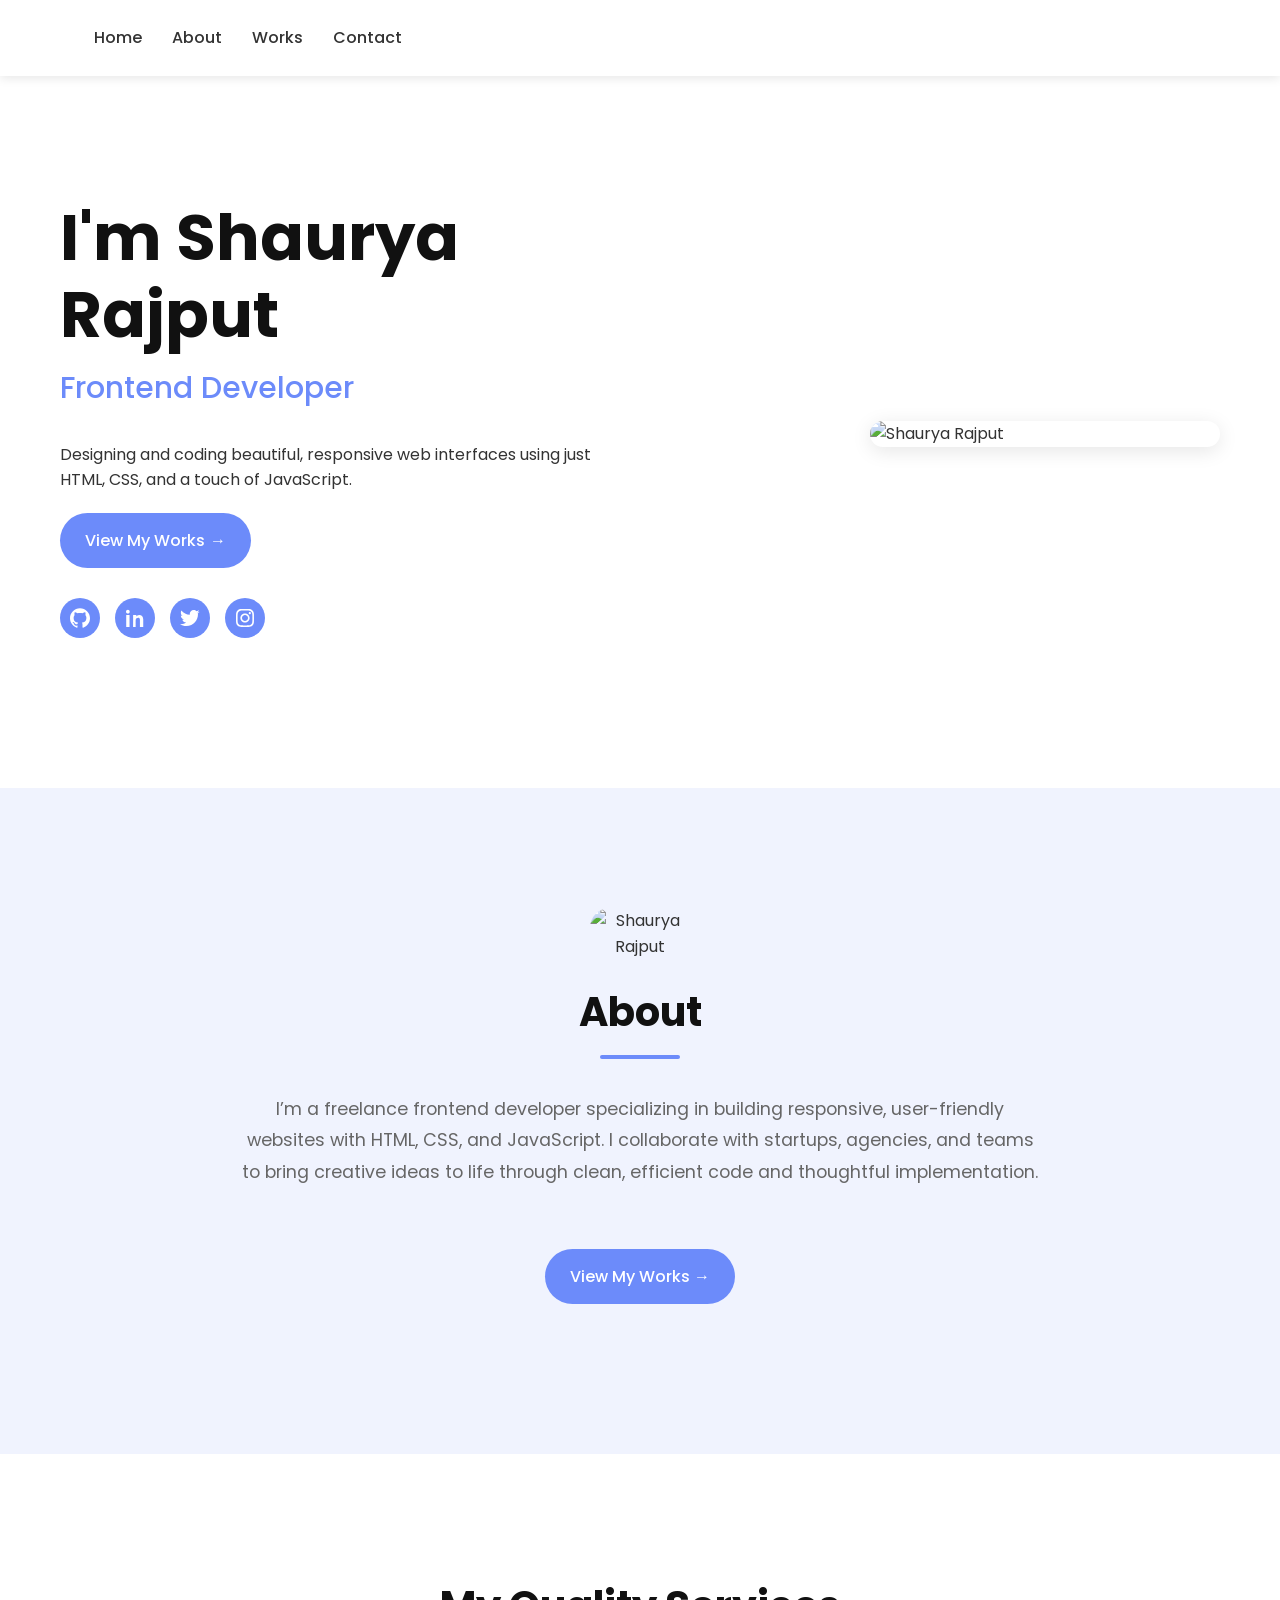
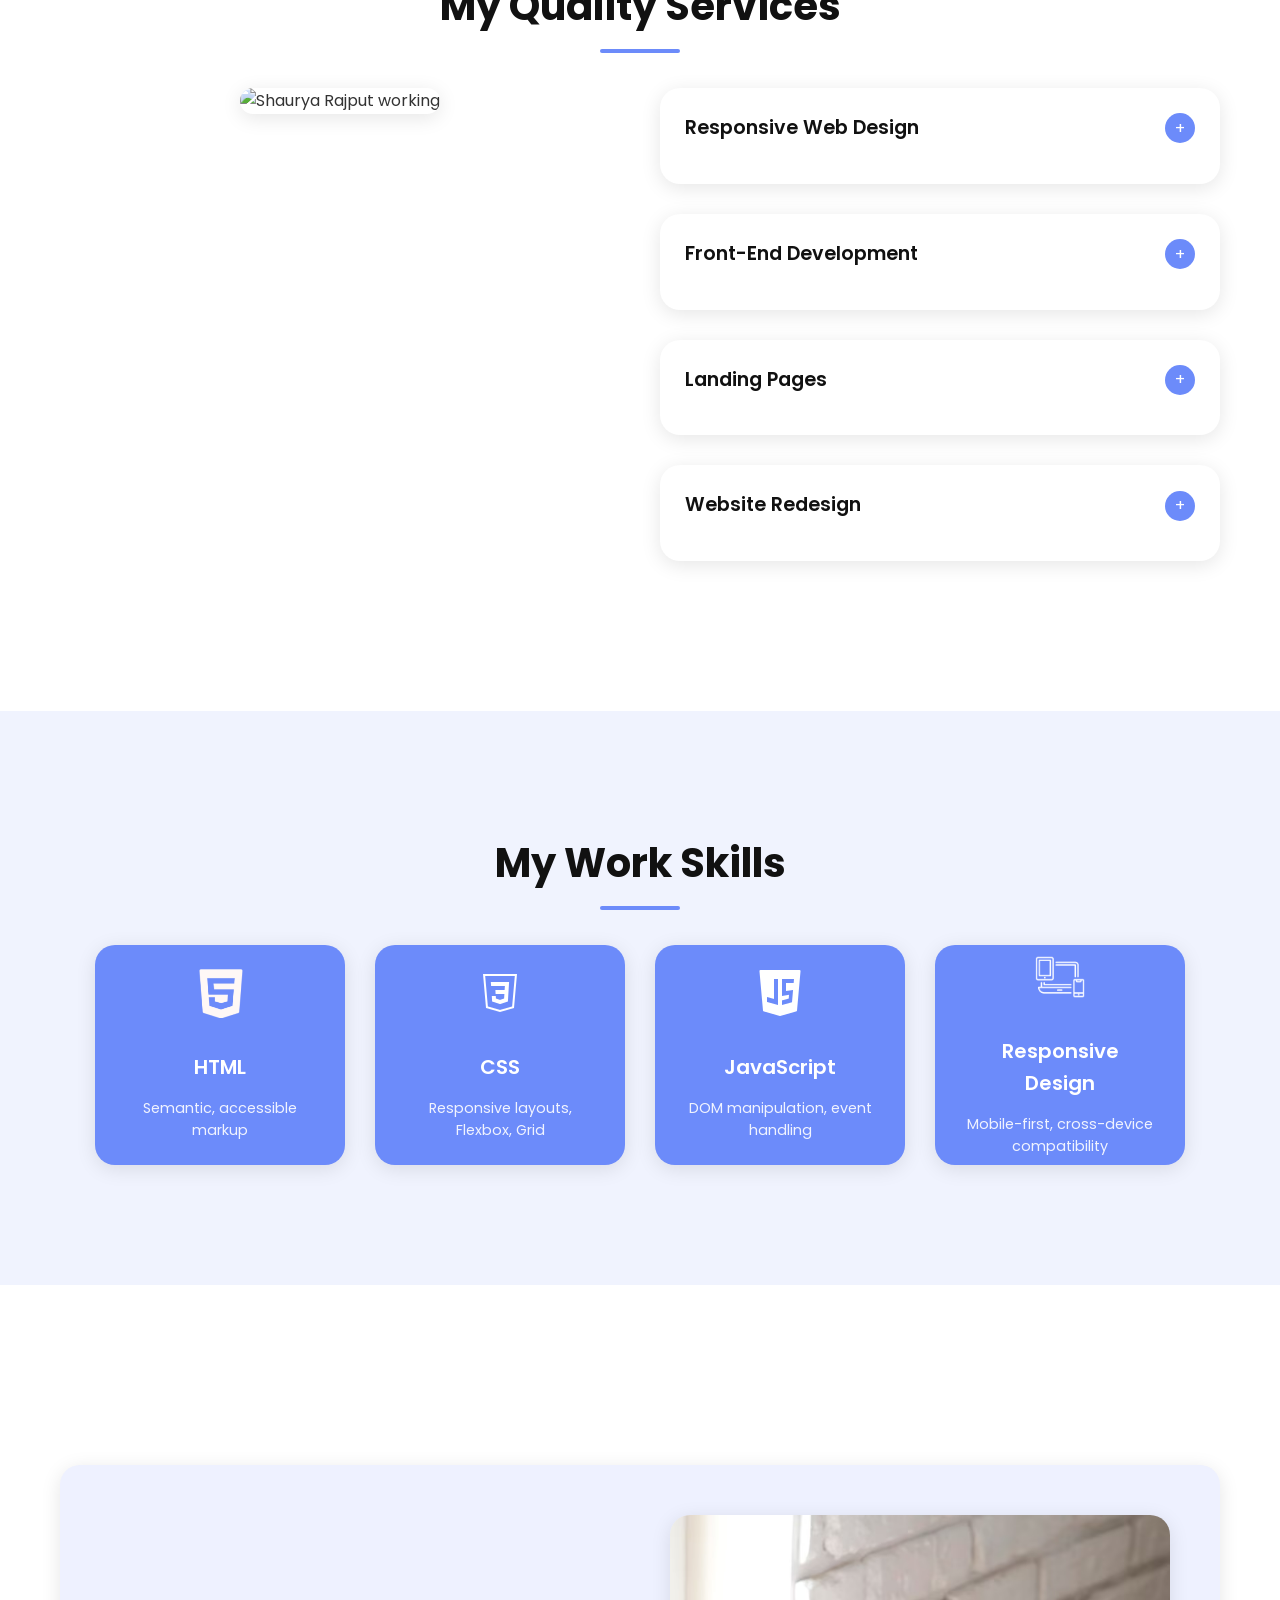
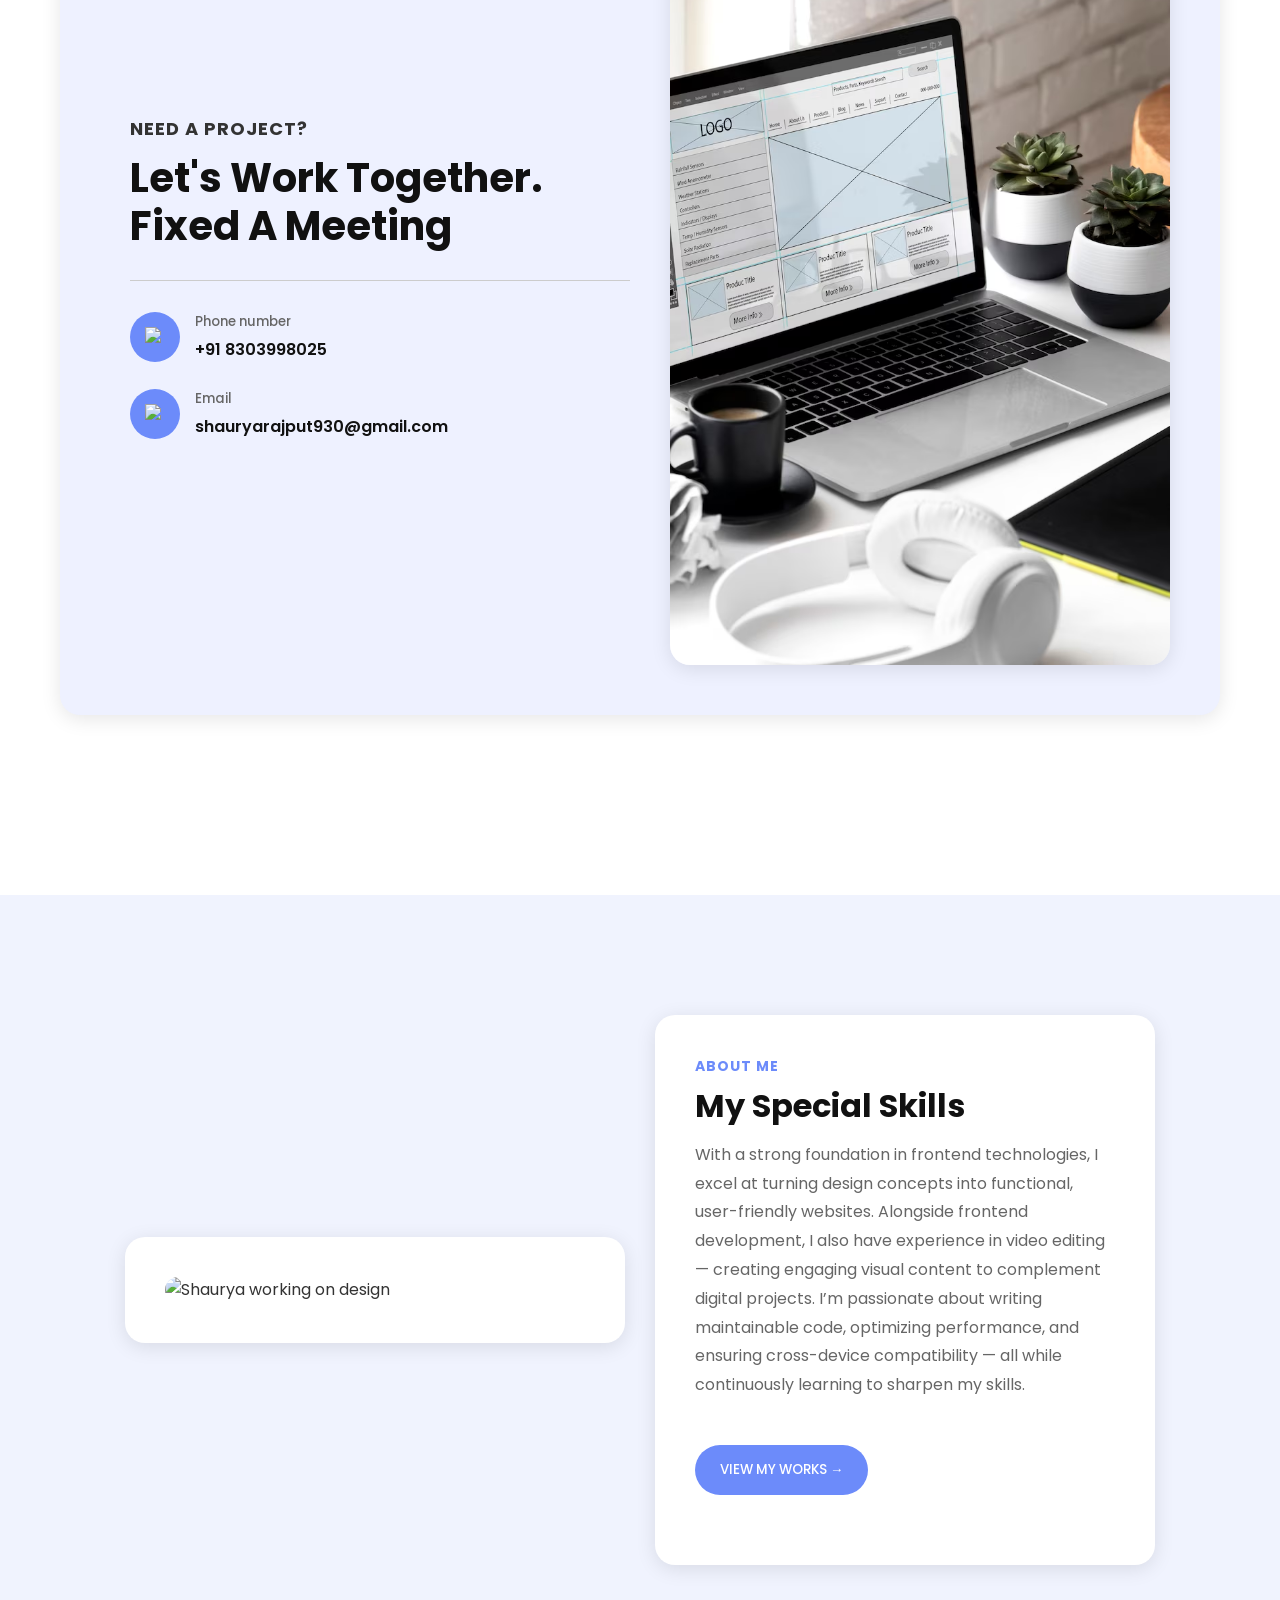
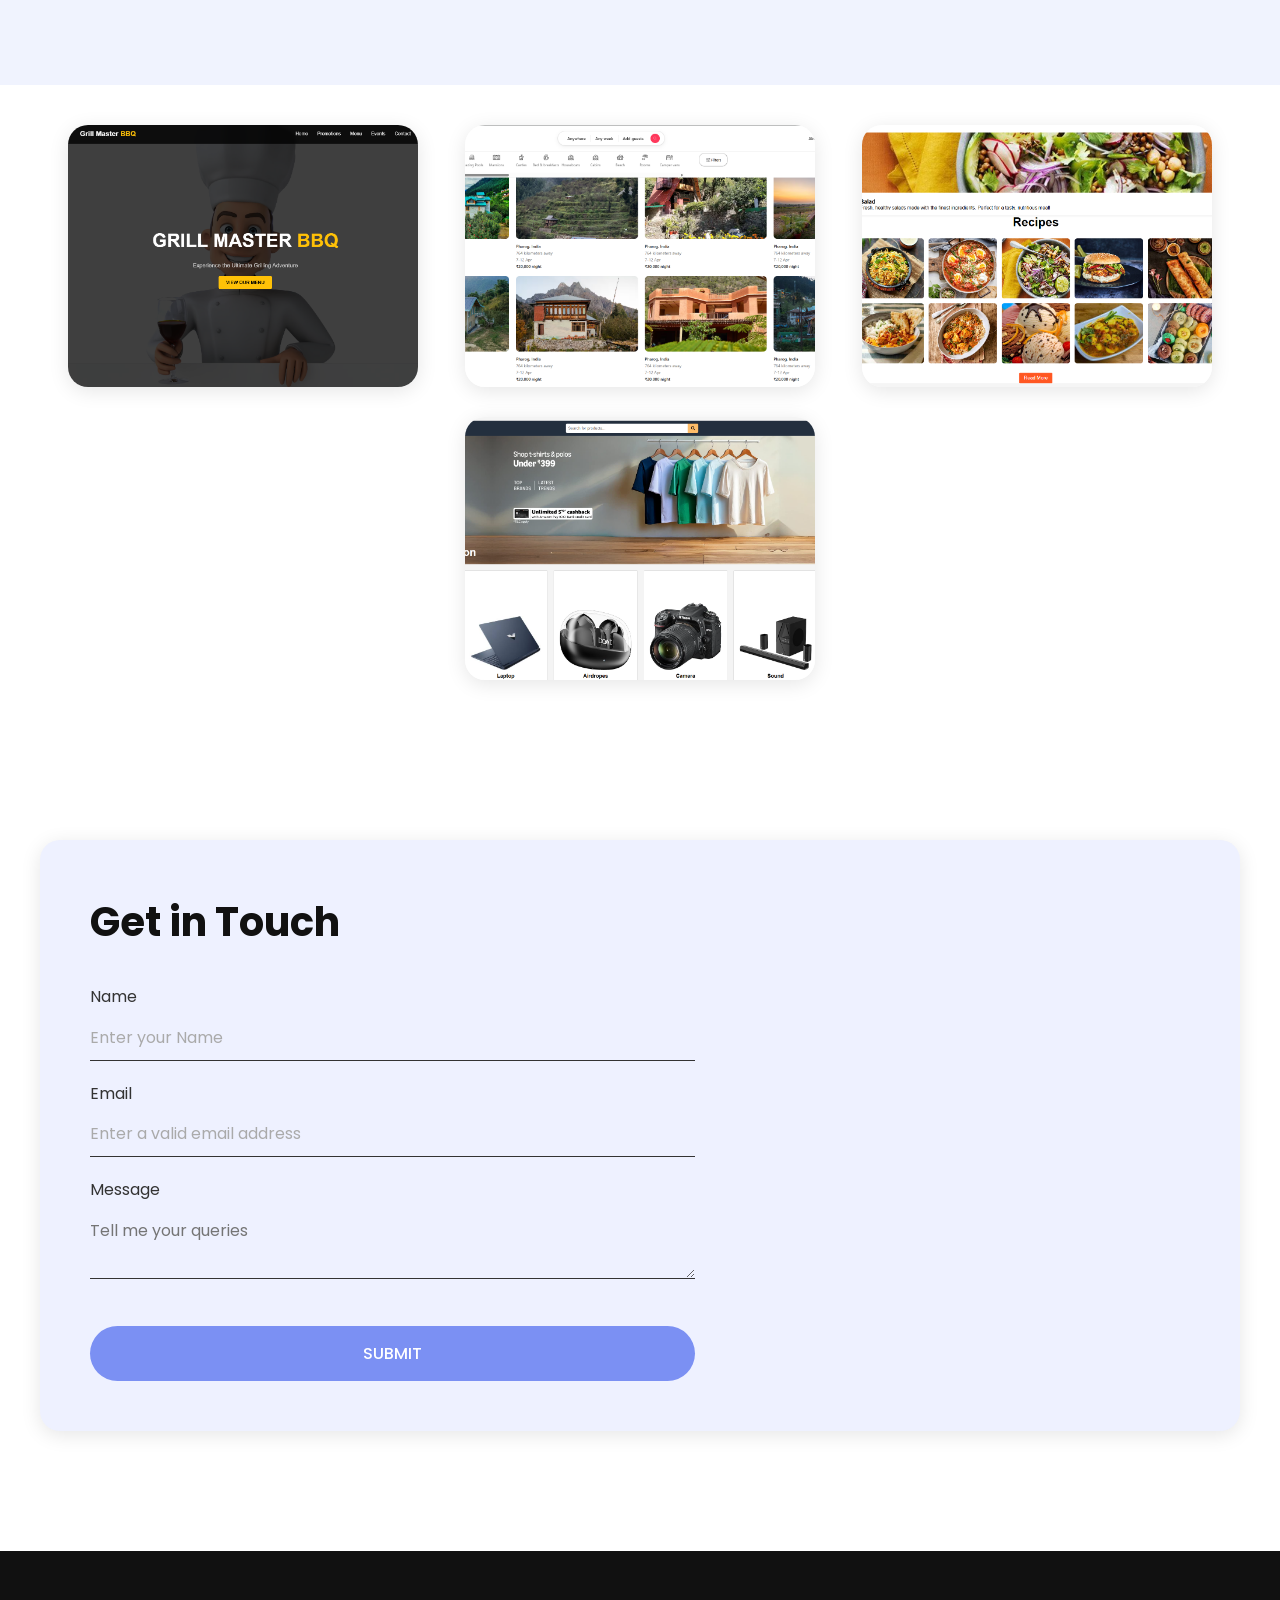
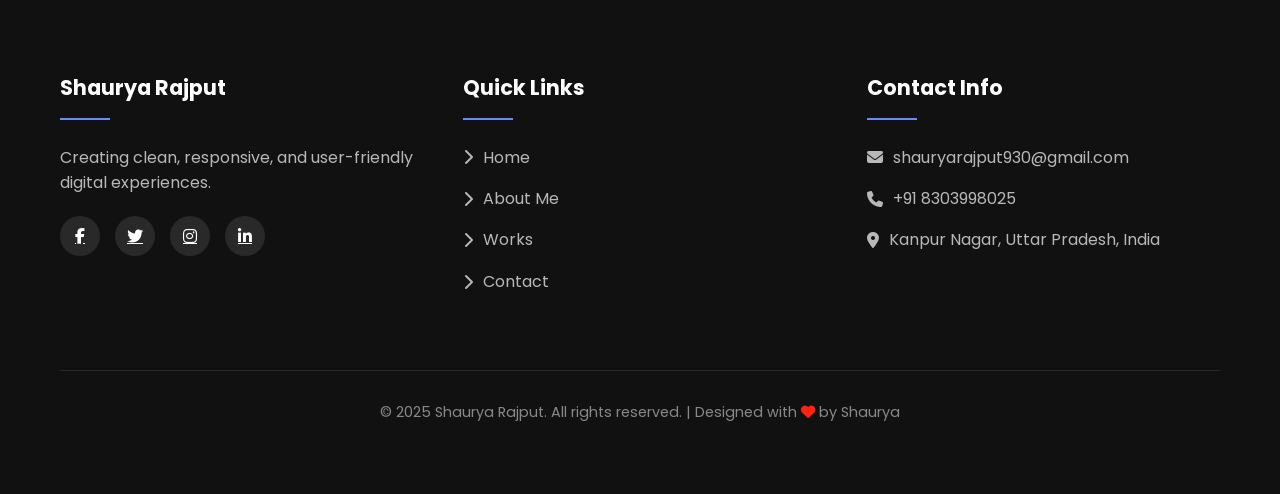
==== Main Portfolio/index.html @ 43ca5331 "Add Portfolio" ====
<!DOCTYPE html>
<html lang="en">
<head>
    <meta charset="UTF-8">
    <meta name="viewport" content="width=device-width, initial-scale=1.0">
    <title>Portfolio</title>
    <meta name="description" content="Professional portfolio of Shaurya Rajput, Designer & Web Developer with 12+ years of experience">
    <link rel="preconnect" href="https://fonts.googleapis.com">
    <link rel="preconnect" href="https://fonts.gstatic.com" crossorigin>
    <link href="https://fonts.googleapis.com/css2?family=Poppins:wght@300;400;500;600;700&display=swap" rel="stylesheet">
        <link rel="preconnect" href="https://fonts.googleapis.com">
    <link rel="preconnect" href="https://fonts.gstatic.com" crossorigin>
    <link href="https://fonts.googleapis.com/css2?family=Poppins:wght@300;400;500;600;700&family=Playfair+Display:wght@400;500;600;700&display=swap" rel="stylesheet">
    <link rel="stylesheet" href="https://cdnjs.cloudflare.com/ajax/libs/font-awesome/6.4.0/css/all.min.css">
    <link rel="stylesheet" href="./style.css">
</head>
<body>
    <header>
        <nav>
            <ul>
                <li><a href="#home">Home</a></li>
                <li><a href="#about">About</a></li>
                <li><a href="#works">Works</a></li>
                <li><a href="#contact">Contact</a></li>
            </ul>
        </nav>
    </header>

    <main>
        <!-- Hero Section -->
        <section id="home" class="section">
            <div class="container hero">
                <div class="left-content">
                    <h1>I'm Shaurya Rajput</h1>
                    <div class="subtitle">Frontend Developer</div>
                    <p>Designing and coding beautiful, responsive web interfaces using just HTML, CSS, and a touch of JavaScript.</p>

                    <a href="#works" class="cta-button">View My Works<span class="arrow">→</span></a>

                    
                    <div class="social-icons">
                        <a href="https://github.com/shauryarajput930" class="social-icon" aria-label="GitHub">
    <svg width="20" height="20" viewBox="0 0 24 24" fill="none" xmlns="http://www.w3.org/2000/svg">
        <path d="M12 0.297852C5.37 0.297852 0 5.66785 0 12.2979C0 17.5779 3.438 22.0179 8.205 23.6279C8.805 23.7379 9.025 23.3879 9.025 23.0879C9.025 22.8179 9.015 22.0679 9.01 21.0679C5.6725 21.7679 4.9675 19.4079 4.9675 19.4079C4.4225 18.0079 3.6325 17.6379 3.6325 17.6379C2.5475 16.8979 3.715 16.9129 3.715 16.9129C4.9225 17.0029 5.555 18.1579 5.555 18.1579C6.6325 19.9829 8.3625 19.4579 9.05 19.1579C9.16 18.3779 9.47 17.8379 9.81 17.5379C7.145 17.2379 4.34375 16.2179 4.34375 11.5879C4.34375 10.2679 4.8025 9.18785 5.58 8.33785C5.455 8.03785 5.045 6.78785 5.695 5.08785C5.695 5.08785 6.715 4.76785 9.005 6.35785C9.965 6.08785 10.985 5.94785 12.005 5.94785C13.025 5.94785 14.045 6.08785 15.005 6.35785C17.295 4.75785 18.315 5.08785 18.315 5.08785C18.965 6.78785 18.555 8.03785 18.43 8.33785C19.215 9.18785 19.665 10.2679 19.665 11.5879C19.665 16.2279 16.8575 17.2329 14.1825 17.5279C14.6125 17.8979 15 18.6579 15 19.8279C15 21.4879 14.985 22.7179 14.985 23.0879C14.985 23.3879 15.2 23.7429 15.81 23.6229C20.565 22.0079 24 17.5779 24 12.2979C24 5.66785 18.63 0.297852 12 0.297852Z" fill="white"/>
    </svg>
</a>


<a href="https://www.linkedin.com/in/shaurya-rajput-b60982357/" class="social-icon" aria-label="LinkedIn">
        <!-- LinkedIn SVG -->
        <svg width="18" height="18" viewBox="0 0 24 24" fill="none" xmlns="http://www.w3.org/2000/svg">
            <path d="M4.983 3.5C4.983 4.88071 3.88071 6 2.5 6C1.11929 6 0 4.88071 0 3.5C0 2.11929 1.11929 1 2.5 1C3.88071 1 4.983 2.11929 4.983 3.5ZM0.287109 24H4.71959V7.93426H0.287109V24ZM8.42848 24H12.8609V15.1693C12.8609 12.7593 14.7737 11.8095 16.1646 11.8095C17.5131 11.8095 18.5485 12.6655 18.5485 14.3796V24H22.9809V13.8221C22.9809 9.77146 20.5042 8.02285 17.7413 8.02285C15.5585 8.02285 14.4621 9.2355 13.8883 10.0963H13.8283V7.93426H9.49585C9.55378 9.15944 9.49585 24 9.49585 24H8.42848Z" fill="white"/>
        </svg>
    </a> 


<a href="https://x.com/shaurya_01x" class="social-icon" aria-label="Twitter">
                            <svg width="20" height="16" viewBox="0 0 20 16" fill="none" xmlns="http://www.w3.org/2000/svg">
                                <path d="M17.9442 3.98749C17.9569 4.16252 17.9569 4.33754 17.9569 4.51257C17.9569 9.8451 13.8326 16 6.29442 16C3.97205 16 1.81464 15.3326 0 14.1725C0.329962 14.21 0.647181 14.2225 0.989906 14.2225C2.90608 14.2225 4.67049 13.5801 6.07831 12.4825C4.27646 12.445 2.76649 11.2599 2.24618 9.67243C2.5 9.70992 2.75382 9.73491 3.02043 9.73491C3.38772 9.73491 3.75501 9.68493 4.09686 9.59745C2.22083 9.21754 0.812452 7.57508 0.812452 5.60261V5.55262C1.35831 5.85253 1.99239 6.04005 2.66388 6.06504C1.56082 5.32765 0.837635 4.0676 0.837635 2.6325C0.837635 1.87011 1.04053 1.17022 1.3959 0.557569C3.41307 3.02489 6.44561 4.65486 9.84799 4.82989C9.78487 4.52998 9.74698 4.21757 9.74698 3.90517C9.74698 1.75513 11.4861 0 13.6562 0C14.7845 0 15.8118 0.470077 16.5476 1.2325C17.4488 1.05747 18.312 0.720065 19.0731 0.257523C18.7692 1.19501 18.1478 1.9574 17.3223 2.45246C18.1352 2.36498 18.9228 2.14996 19.6586 1.83755C19.0731 2.61244 18.3499 3.30734 17.5371 3.84987C17.9442 3.98749 17.9442 3.98749 17.9442 3.98749Z" fill="white"/>
                            </svg>
                        </a>

                        <a href="https://www.instagram.com/shaurya_01x/" class="social-icon" aria-label="Instagram">
                            <svg width="18" height="18" viewBox="0 0 18 18" fill="none" xmlns="http://www.w3.org/2000/svg">
                                <path d="M9.00081 4.3782C6.44808 4.3782 4.37993 6.44635 4.37993 8.99908C4.37993 11.5518 6.44808 13.62 9.00081 13.62C11.5535 13.62 13.6217 11.5518 13.6217 8.99908C13.6217 6.44635 11.5535 4.3782 9.00081 4.3782ZM9.00081 11.9987C7.34471 11.9987 6.00126 10.6569 6.00126 8.99908C6.00126 7.34126 7.34298 5.99953 9.00081 5.99953C10.6586 5.99953 12.0004 7.34126 12.0004 8.99908C12.0004 10.6569 10.6569 11.9987 9.00081 11.9987ZM14.8808 4.19582C14.8808 4.79582 14.3991 5.2758 13.8008 5.2758C13.2008 5.2758 12.7208 4.79408 12.7208 4.19582C12.7208 3.59755 13.2025 3.11584 13.8008 3.11584C14.3991 3.11584 14.8808 3.59755 14.8808 4.19582ZM17.9391 5.29084C17.8708 3.84953 17.5374 2.56965 16.4825 1.51661C15.4294 0.463563 14.1495 0.130177 12.7082 0.0600309C11.2169 -0.0200103 6.77822 -0.0200103 5.28693 0.0600309C3.84734 0.128423 2.56747 0.461809 1.51271 1.51486C0.457947 2.5679 0.126317 3.84777 0.0563129 5.28908C-0.0187709 6.78037 -0.0187709 11.2191 0.0563129 12.7103C0.12456 14.1517 0.457947 15.4315 1.51271 16.4846C2.56747 17.5376 3.84558 17.871 5.28693 17.9411C6.77822 18.0212 11.2169 18.0212 12.7082 17.9411C14.1495 17.8728 15.4294 17.5394 16.4825 16.4846C17.5356 15.4315 17.869 14.1517 17.9391 12.7103C18.0187 11.2191 18.0187 6.78213 17.9391 5.29084ZM16.0177 14.3069C15.6999 15.0994 15.0834 15.7159 14.2891 16.0355C13.084 16.5205 10.2804 16.4119 9.00081 16.4119C7.72126 16.4119 4.91587 16.5187 3.71255 16.0355C2.92 15.7177 2.30349 15.1012 1.98387 14.3069C1.49881 13.1018 1.60745 10.2983 1.60745 8.99908C1.60745 7.69982 1.50056 4.89443 1.98387 3.69111C2.30174 2.89856 2.91824 2.28204 3.71255 1.96243C4.91764 1.47737 7.72126 1.58601 9.00081 1.58601C10.2804 1.58601 13.0857 1.47913 14.2891 1.96243C15.0816 2.28029 15.6981 2.8968 16.0177 3.69111C16.5028 4.8962 16.3941 7.69982 16.3941 8.99908C16.3941 10.2983 16.5028 13.1037 16.0177 14.3069Z" fill="white"/>
                            </svg>
                        </a>
                        
                    </div>
                </div>
                <div class="right-content">
                    <img src="./assets/me.jpg" alt="Shaurya Rajput" class="profile-image">
                </div>
            </div>
        </section>

        <!-- About Section -->
        <section id="about" class="section about-section">
            <div class="container">
                <div class="info">
                    <img src="./assets/download.png" alt="Shaurya Rajput">
                    <h2 class="section-title">About</h2>
                    <p class="description">I’m a freelance frontend developer specializing in building responsive, user-friendly websites with HTML, CSS, and JavaScript. I collaborate with startups, agencies, and teams to bring creative ideas to life through clean, efficient code and thoughtful implementation.</p>
                    <a href="#works" class="cta-button">View My Works →</a>
                </div>
            </div>
        </section>

        <section id="services" class="section">
            <div class="container">
                <h2 class="section-title">My Quality Services</h2>
                
                <div class="services-content">
                    <div class="services-image-container">
                        <img src="./assets/me.jpg" alt="Shaurya Rajput working" class="services-profile-image">
                    </div>
                    
                    <div class="services-list">
                        <div class="service-item">
                            <div class="service-header">
                                <span>Responsive Web Design</span>
                                <button class="expand-btn">+</button>
                            </div>
                            <div class="service-content">
                                <p>I build responsive, fast, and reliable websites using clean HTML, CSS, and JavaScript that work seamlessly across all devices.</p>
                                <ul class="service-list">
                                    <li>Mobile-friendly layouts</li>
        <li>Cross-browser compatibility</li>
        <li>Semantic, well-structured code</li>
        <li>Interactive elements with JavaScript</li>
        <li>Performance optimization</li>
                                </ul>
                            </div>
                        </div>
                        
                        <div class="service-item">
                            <div class="service-header">
                                <span>Front-End Development</span>
                                <button class="expand-btn">+</button>
                            </div>
                            <div class="service-content">
                                <p>Clean, responsive websites built with HTML, CSS, and JavaScript that work smoothly across all devices and browsers.</p>
                                <ul class="service-list">
                                    <li>HTML, CSS, JavaScript</li>
        <li>Responsive, mobile-first design</li>
        <li>Performance optimization</li>
        <li>Cross-browser compatibility</li>
        <li>Interactive features with JavaScript</li>
                                </ul>
                            </div>
                        </div>
                        
                        <div class="service-item">
                            <div class="service-header">
                                <span>Landing Pages</span>
                                <button class="expand-btn">+</button>
                            </div>
                            <div class="service-content">
                                <p>I create fast-loading, responsive landing pages designed to showcase your brand and convert visitors effectively.</p>
                                <ul class="service-list">
                                          <li>Mobile-friendly, responsive layouts</li>
        <li>Clean, semantic HTML and CSS</li>
        <li>Simple, effective JavaScript interactions</li>
        <li>Integration with forms and call-to-actions</li>
                                </ul>
                            </div>
                        </div>
                        
                        <div class="service-item">
                            <div class="service-header">
                                <span>Website Redesign</span>
                                <button class="expand-btn">+</button>
                            </div>
                            <div class="service-content">
                                <p>I update and improve existing websites by rewriting clean, modern HTML, CSS, and JavaScript to enhance performance and user experience.</p>
                                <ul class="service-list">
                                    <li>Modernizing outdated layouts</li>
        <li>Improving responsiveness across devices</li>
        <li>Enhancing load speed and performance</li>
        <li>Fixing browser compatibility issues</li>
        <li>Optimizing code for maintainability</li>
                                </ul>
                            </div>
                        </div>
                    </div>
                </div>
            </div>
        </section>

        <!-- Skills Section -->
        <section class="section skills-section">
            <div class="container">
                <h2 class="section-title">My Work Skills</h2>
                
                <div class="skills-container">
                    <div class="skill-card">
                        <div class="skill-icon">
                           <img src="./assets/html_white.png" alt="HTML">
                        </div>
                        <div class="skill-name">HTML</div>
                        <div class="skill-description">Semantic, accessible markup</div>
                    </div>
                    
                    <div class="skill-card">
                        <div class="skill-icon">
                            <img src="./assets/css.png" alt="CSS">
                        </div>
                        <div class="skill-name">CSS</div>
                        <div class="skill-description">Responsive layouts, Flexbox, Grid</div>
                    </div>
                    
                    <div class="skill-card">
                        <div class="skill-icon">
                            <img src="./assets/javascript.png" alt="JavaScript">
                        </div>
                        <div class="skill-name">JavaScript</div>
                        <div class="skill-description">DOM manipulation, event handling</div>
                    </div>

                    <div class="skill-card">
                        <div class="skill-icon">
                            <img src="./assets/responsive-design.png" alt="Responsive Design">
                        </div>
                        <div class="skill-name">Responsive Design</div>
                        <div class="skill-description">Mobile-first, cross-device compatibility</div>
                    </div>
                </div>
            </div>
        </section>

        <!-- Contact CTA Section -->
        <section class="section">
            <div class="container">
                <div class="contact-container">
                    <div class="contact-left">
                      <h4>Need a Project?</h4>
                      <h1>Let's Work Together.<br>Fixed A Meeting</h1>
                      
                      <hr>
                
                      <div class="contact-info">
                        <div class="icon">
                          <img src="./assets/call.png" alt="Phone icon">
                        </div>
                        <div class="text">
                          <small>Phone number</small>
                          <a href="tel:+918303998025">+91 8303998025</a>
                        </div>
                      </div>
                
                      <div class="contact-info">
                        <div class="icon">
                          <img src="./assets/mail.png" alt="Email icon">
                        </div>
                        <div class="text">
                          <small>Email</small>
                          <a href="mailto:shauryarajput930@gmail.com">shauryarajput930@gmail.com</a>
                        </div>
                      </div>
                    </div>
                
                    <div class="contact-right">
                      <img src="./assets/meeting.avif" alt="Team meeting">
                    </div>
                </div>
            </div>
        </section>

        <!-- About Me Section -->
        <section class="section about-section">
            <div class="container">
                <div class="about-wrapper">
                    <!-- Image Box -->
                    <div class="card image-card">
                      <img src="./assets/skill.jpg" alt="Shaurya working on design" />
                    </div>
                
                    <!-- About Me Box -->
                    <div class="card text-card">
                      <h4>About Me</h4>
                      <h1>My Special Skills</h1>
                      <p>
                        With a strong foundation in frontend technologies, I excel at turning design concepts into functional, user-friendly websites. Alongside frontend development, I also have experience in video editing — creating engaging visual content to complement digital projects. I’m passionate about writing maintainable code, optimizing performance, and ensuring cross-device compatibility — all while continuously learning to sharpen my skills.
                      </p>
                      <a href="#works"> <button class="cta-button">VIEW MY WORKS →</button></a>
                     
                    </div>
                </div>
            </div>
        </section>



        <!-- Work Categories -->
    <section id="works" class="work-categories">
        <div class="container">
            
            <div class="work-grid">
                <!-- Project 1 -->
                <div class="work-item">
                    <img src="./assets/work-3.png" alt="Food App Project" class="work-image">
                    <div class="work-overlay">
                        <span class="work-category">Frontend Developer</span>
                        <h3 class="work-title">Food Delivery</h3>
                        <a href="./projects/Grilled Skeewers Food/index.html" class="work-link">View Project <i class="fas fa-arrow-right"></i></a>
                    </div>
                </div>
                
                <!-- Project 2 -->
                <div class="work-item">
                    <img src="./assets/work-1.png" alt="Mountain App Project" class="work-image">
                    <div class="work-overlay">
                        <span class="work-category">Frontend Developer</span>
                        <h3 class="work-title">Airbnb Landing Page</h3>
                        <a href="./projects/Airbnb/index.html" class="work-link">View Project <i class="fas fa-arrow-right"></i></a>
                    </div>
                </div>
                
                <!-- Project 3 -->
                <div class="work-item">
                    <img src="./assets/work-2.png" alt="Recipes Site Project" class="work-image">
                    <div class="work-overlay">
                        <span class="work-category">Frontend Developer</span>
                        <h3 class="work-title">Recipes Marketplace</h3>
                        <a href="./projects/Food/food.html" class="work-link">View Project <i class="fas fa-arrow-right"></i></a>
                    </div>
                </div>
                
                <!-- Project 4 -->
                <div class="work-item">
                    <img src="./assets/work-4.png" alt="Amazon Site Project" class="work-image">
                    <div class="work-overlay">
                        <span class="work-category">Frontend Developer</span>
                        <h3 class="work-title">Amazon Landing Page</h3>
                        <a href="./projects/Amazon/index.html" class="work-link">View Project <i class="fas fa-arrow-right"></i></a>
                    </div>
                </div>
                
                <!-- Project 5 -->
            </div>
        </div>
    </section>



        <!-- Contact Form Section -->
        <section id="contact" class="contact-section">
            <div class="container contact-container">
                <div class="form-section">
                    <h2 class="contact-heading">Get in Touch</h2>

                    <form action="https://api.web3forms.com/submit" method="POST">
                          <input type="hidden" name="access_key" value="c5ac1e07-849f-490c-af06-dd53c9063da9">
                          
                        <div class="form-group">
                            <label for="name">Name</label>
                            <input type="text" id="name"  name="name" placeholder="Enter your Name">
                        </div>
                        <div class="form-group">
                            <label for="email">Email</label>
                            <input type="email" id="email" name="email" placeholder="Enter a valid email address">
                        </div>
                        <div class="form-group">
                            <label for="message">Message</label>
                            <textarea name="text-area" id="message" cols="30" placeholder="Tell me your queries"></textarea>
                            <!-- <input type="text-area" id="message" placeholder="Tell me about your queries"> -->
                        </div>
                        <button type="submit" class="submit-button">SUBMIT</button>
                    </form>
                </div>
                <div class="image-section">
                  <img src="./assets/Get in touch.png" alt="" style="width: 100%; height: auto; border-radius: 20px;">
              </div>
          </div>
        </section>
    </main>

    <footer>
        <div class="container">
            <div class="footer-content">
                <div class="footer-column">
                    <h3>Shaurya Rajput</h3>
                    <p>Creating clean, responsive, and user-friendly digital experiences.</p>
                    <div class="social-links">
                        <a href="https://www.instagram.com/shaurya_01x/" class="social-link" aria-label="Facebook"><i class="fab fa-facebook-f"></i></a>
                        <a href="https://x.com/shaurya_01x" class="social-link" aria-label="Twitter"><i class="fab fa-twitter"></i></a>
                        <a href="https://www.instagram.com/shaurya_01x/" class="social-link" aria-label="Instagram"><i class="fab fa-instagram"></i></a>
                        <a href="https://www.linkedin.com/in/shaurya-rajput-b60982357/" class="social-link" aria-label="LinkedIn"><i class="fab fa-linkedin-in"></i></a>
                    </div>
                </div>
                
                <div class="footer-column">
                    <h3>Quick Links</h3>
                    <ul class="footer-links">
                        <li><a href="#home"><i class="fas fa-chevron-right"></i> Home</a></li>
                        <li><a href="#about"><i class="fas fa-chevron-right"></i> About Me</a></li>
                        <li><a href="#works"><i class="fas fa-chevron-right"></i> Works</a></li>
                        <li><a href="#contact"><i class="fas fa-chevron-right"></i> Contact</a></li>
                    </ul>
                </div>
                
                <div class="footer-column">
                    <h3>Contact Info</h3>
                    <ul class="footer-links">
                        <li><a href="mailto:shauryarajput930@gmail.com"><i class="fas fa-envelope"></i> shauryarajput930@gmail.com</a></li>
                        <li><a href="tel:+918303998025"><i class="fas fa-phone"></i> +91 8303998025</a></li>
                        <li><a href="https://www.google.com/maps?q=Kanpur+Nagar,+Uttar+Pradesh,+India"><i class="fas fa-map-marker-alt"></i> Kanpur Nagar, Uttar Pradesh, India</a></li>
                    </ul>
                </div>
            </div>
            
            <div class="footer-bottom">
                <p>&copy; 2025 Shaurya Rajput. All rights reserved. | Designed with <i class="fas fa-heart" style="color: #ff2314;"></i> by Shaurya</p>
            </div>
        </div>
    </footer>

    <a href="#home" class="back-to-top" aria-label="Back to top">↑</a>

    <script>
        document.addEventListener('DOMContentLoaded', function() {
            // Smooth scrolling for anchor links
            document.querySelectorAll('a[href^="#"]').forEach(anchor => {
                anchor.addEventListener('click', function(e) {
                    e.preventDefault();
                    document.querySelector(this.getAttribute('href')).scrollIntoView({
                        behavior: 'smooth'
                    });
                });
            });

            // Back to top button visibility
            const backToTopButton = document.querySelector('.back-to-top');
            window.addEventListener('scroll', function() {
                if (window.pageYOffset > 300) {
                    backToTopButton.classList.add('show');
                } else {
                    backToTopButton.classList.remove('show');
                }
            });

            // Expand service items
            const expandButtons = document.querySelectorAll('.expand-btn');
            expandButtons.forEach(button => {
                button.addEventListener('click', function() {
                    const serviceItem = this.closest('.service-item');
                    const content = serviceItem.querySelector('.service-content');
                    
                    if (content.style.display === 'block') {
                        content.style.display = 'none';
                        this.textContent = '+';
                    } else {
                        content.style.display = 'block';
                        this.textContent = '-';
                    }
                });
            });

        })
    </script>
</body>
</html>
---- Main Portfolio/style.css ----
:root {
    --primary-color: #6c8bfa;
    --primary-hover: #00b7ff;
    --text-dark: #111;
    --text-medium: #333;
    --text-light: #666;
    --bg-light: #f0f3fe;
    --white: #ffffff;
    --shadow: 0 4px 20px rgba(0, 0, 0, 0.1);
    --border-radius: 20px;
    --transition: all 0.3s ease;
}

* {
    margin: 0;
    padding: 0;
    box-sizing: border-box;
    font-family: 'Poppins', sans-serif;
}

body {
    background-color: var(--white);
    color: var(--text-medium);
    line-height: 1.6;
}

.container {
    max-width: 1200px;
    margin: 0 auto;
    padding: 40px 20px;
}

 

/* Header styles */
header {
    display: flex;
    justify-content: space-between;
    align-items: center;
    padding: 25px 5%;
    position: fixed;
    top: 0;
    left: 0;
    right: 0;
    background-color: var(--white);
    box-shadow: 0 2px 10px rgba(0, 0, 0, 0.1);
    z-index: 1000;
}

nav ul {
    display: flex;
    list-style: none;
}

nav ul li {
    margin-left: 30px;
}

nav ul li a {
    text-decoration: none;
    color: var(--text-medium);
    font-weight: 500;
    transition: var(--transition);
    position: relative;
}

nav ul li a:hover {
    color: var(--primary-hover);
}

nav ul li a::after {
    content: '';
    position: absolute;
    width: 0;
    height: 2px;
    bottom: -5px;
    left: 0;
    background-color: var(--primary-hover);
    transition: var(--transition);
}

nav ul li a:hover::after {
    width: 100%;
}

.hero {
    display: flex;
    flex-wrap: wrap;
    align-items: center;
    justify-content: space-between;
    padding-top: 120px;
}

.left-content {
    flex: 1;
    min-width: 300px;
    padding-right: 20px;
}

.right-content {
    flex: 1;
    min-width: 300px;
    display: flex;
    justify-content: flex-end;
    position: relative;
}

h1 {
    font-size: clamp(2.5rem, 5vw, 4.5rem);
    font-weight: 700;
    margin-bottom: 10px;
    color: var(--text-dark);
    line-height: 1.2;
}

.subtitle {
    font-size: clamp(1.25rem, 2.5vw, 1.875rem);
    color: var(--primary-color);
    margin-bottom: 30px;
    font-weight: 500;
}

.cta-button {
    display: inline-flex;
    align-items: center;
    background-color: var(--primary-color);
    color: var(--white);
    padding: 15px 25px;
    border-radius: 30px;
    text-decoration: none;
    font-weight: 500;
    margin-bottom: 30px;
    transition: var(--transition);
    border: none;
    cursor: pointer;
    gap: 5px;
    margin-top: 20px;
}

.cta-button:hover {
    background-color: var(--primary-hover);
    transform: translateY(-3px);
    box-shadow: 0 5px 15px rgba(0, 183, 255, 0.3);
}

.cta-button svg {
    margin-left: 10px;
}

 

.social-icons {
    display: flex;
    gap: 15px;
    margin-bottom: 30px;
}

.social-icon {
    width: 40px;
    height: 40px;
    background-color: var(--primary-color);
    border-radius: 50%;
    display: flex;
    align-items: center;
    justify-content: center;
    color: var(--white);
    text-decoration: none;
    transition: var(--transition);
}

.social-icon:hover {
    background-color: var(--primary-hover);
    transform: scale(1.1);
}

.profile-image {
    width: 100%;
    max-width: 350px;
    border-radius: var(--border-radius);
    position: relative;
    z-index: 1;
    box-shadow: var(--shadow);
    transition: var(--transition);
}

.profile-image:hover {
    transform: scale(1.02);
}

.section {
    padding: 80px 0;
}

.section-title {
    text-align: center;
    font-size: 2.5rem;
    margin-bottom: 50px;
    color: var(--text-dark);
    position: relative;
}

.section-title::after {
    content: '';
    position: absolute;
    width: 80px;
    height: 4px;
    background-color: var(--primary-color);
    bottom: -15px;
    left: 50%;
    transform: translateX(-50%);
    border-radius: 2px;
}

.info {
    text-align: center;
    max-width: 800px;
    margin: 0 auto;
}

.info img {
    width: 100%;
    max-width: 100px;
    border-radius: var(--border-radius);
    margin-bottom: 20px;
}

.description {
    font-size: 1.1rem;
    line-height: 1.8;
    margin-bottom: 40px;
    color: var(--text-light);
}

/* Services Section Styles */
.services-content {
    display: flex;
    flex-wrap: wrap;
    gap: 40px;
    align-items: flex-start;
}

.services-image-container {
    flex: 1;
    min-width: 300px;
    text-align: center;
}

.services-profile-image {
    width: 100%;
    max-width: 400px;
    border-radius: var(--border-radius);
    box-shadow: var(--shadow);
}

.services-list {
    flex: 1;
    min-width: 300px;
}

.service-item {
    margin-bottom: 30px;
    background-color: var(--white);
    padding: 25px;
    border-radius: var(--border-radius);
    box-shadow: var(--shadow);
    transition: var(--transition);
}

.service-item:hover {
    transform: translateY(-5px);
}

.service-header {
    display: flex;
    justify-content: space-between;
    align-items: center;
    margin-bottom: 15px;
    font-weight: 600;
    font-size: 1.2rem;
    color: var(--text-dark);
}

.expand-btn {
    width: 30px;
    height: 30px;
    background-color: var(--primary-color);
    border-radius: 50%;
    display: flex;
    justify-content: center;
    align-items: center;
    color: var(--white);
    font-size: 16px;
    cursor: pointer;
    border: none;
    transition: var(--transition);
}

.expand-btn:hover {
    background-color: var(--primary-hover);
    transform: rotate(90deg);
}

.service-content {
    color: var(--text-light);
    margin-bottom: 15px;
    display: none;
}

.service-list {
    list-style-type: none;
}

.service-list li {
    margin-bottom: 8px;
    position: relative;
    padding-left: 20px;
}

.service-list li::before {
    content: "•";
    position: absolute;
    left: 0;
    color: var(--primary-color);
    font-weight: bold;
}

/* Skills section */
.skills-section {
    background-color: var(--bg-light);
}

.skills-container {
    display: flex;
    justify-content: center;
    gap: 30px;
    flex-wrap: wrap;
}

.skill-card {
    background-color: var(--primary-color);
    border-radius: var(--border-radius);
    padding: 30px;
    width: 250px;
    height: 220px;
    display: flex;
    flex-direction: column;
    align-items: center;
    justify-content: center;
    color: var(--white);
    text-align: center;
    box-shadow: var(--shadow);
    transition: var(--transition);
}

.skill-card:hover {
    background-color: var(--primary-hover);
    transform: translateY(-10px);
}

.skill-icon {
    font-size: 40px;
    margin-bottom: 15px;
}

.skill-icon img {
    width: 50px;
    height: 50px;
    object-fit: contain;
}

.skill-name {
    font-size: 1.25rem;
    font-weight: 600;
    margin-bottom: 15px;
}

.skill-description {
    font-size: 0.9rem;
    line-height: 1.5;
    opacity: 0.9;
}

.contact-container {
    display: flex;
    flex-wrap: wrap;
    border-radius: var(--border-radius);
    overflow: hidden;
    width: 100%;
    box-shadow: var(--shadow);
    margin: 60px auto;
    gap: 20px;
    align-items: center;
    justify-content: center;
    background-color: #eef1ff;
    padding: 50px;
}

.contact-left {
    flex: 1;
    min-width: 300px;
    padding: 20px;
}

.contact-left h4 {
    font-size: 1.125rem;
    color: var(--text-medium);
    margin-bottom: 10px;
    text-transform: uppercase;
    letter-spacing: 1px;
}

.contact-left h1 {
    font-size: 2.5rem;
    margin-bottom: 15px;
    line-height: 1.2;
    color: var(--text-dark);
}

.contact-left p {
    color: var(--text-light);
    margin-bottom: 30px;
}

.contact-left p a {
    color: var(--primary-color);
    text-decoration: none;
    transition: var(--transition);
}

.contact-left p a:hover {
    color: var(--primary-hover);
    text-decoration: underline;
}

.contact-left hr {
    margin: 30px 0;
    border: none;
    border-top: 1px solid #ccc;
}

.contact-info {
    display: flex;
    align-items: center;
    margin-bottom: 25px;
}

.contact-info .icon {
    background-color: var(--primary-color);
    border-radius: 50%;
    width: 50px;
    height: 50px;
    margin-right: 15px;
    display: flex;
    align-items: center;
    justify-content: center;
    transition: var(--transition);
}

.contact-info:hover .icon {
    background-color: var(--primary-hover);
    transform: rotate(15deg);
}

.contact-info .icon img {
    width: 20px;
    height: 20px;
    object-fit: contain;
}

.contact-info .text {
    display: flex;
    flex-direction: column;
}

.contact-info .text small {
    font-weight: 500;
    margin-bottom: 5px;
    color: var(--text-light);
}

.contact-info .text a {
    color: var(--text-dark);
    text-decoration: none;
    font-weight: 600;
    transition: var(--transition);
}

.contact-info .text a:hover {
    color: var(--primary-hover);
}

.contact-right {
    flex: 1;
    min-width: 300px;
    border-radius: var(--border-radius);
    overflow: hidden;
    box-shadow: var(--shadow);
}

.contact-right img {
    width: 100%;
    height: 100%;
    object-fit: cover;
    display: block;
    transition: var(--transition);
}

.contact-right:hover img {
    transform: scale(1.05);
}

/* About Me Section */
.about-section {
    background-color: var(--bg-light);
}

.about-wrapper {
    display: flex;
    flex-wrap: wrap;
    gap: 30px;
    align-items: center;
    justify-content: center;
}

.card {
    background-color: var(--white);
    border-radius: var(--border-radius);
    box-shadow: var(--shadow);
    overflow: hidden;
    width: 100%;
    max-width: 500px;
    transition: var(--transition);
}

.card:hover {
    transform: translateY(-10px);
}

.image-card {
    padding: 40px;
    display: flex;
    align-items: center;
    justify-content: center;
}

.image-card img {
    width: 100%;
    border-radius: var(--border-radius);
}

.text-card {
    padding: 40px;
}

.text-card h4 {
    color: var(--primary-color);
    margin-bottom: 10px;
    text-transform: uppercase;
    letter-spacing: 1px;
    font-size: 0.875rem;
}

.text-card h1 {
    font-size: 2rem;
    font-weight: 700;
    margin-bottom: 15px;
    color: var(--text-dark);
}

.text-card p {
    font-size: 1rem;
    color: var(--text-light);
    line-height: 1.8;
    margin-bottom: 25px;
}

.text-card a {
    color: var(--primary-color);
    text-decoration: none;
    transition: var(--transition);
}

.text-card a:hover {
    color: var(--primary-hover);
    text-decoration: underline;
}



/* Work Grid */
        .work-grid {
    display: flex;
    flex-wrap: wrap;
    justify-content: space-around; /* or 'center' if you want exact center */
    gap: 30px;
}



        .work-item {
            position: relative;
            border-radius: var(--border-radius);
            overflow: hidden;
            box-shadow: var(--shadow);
            transition: var(--transition);
            aspect-ratio: 4/3;
            width: 100%;
    max-width: 350px;  
        }

        .work-item:hover {
            transform: translateY(-10px);
            box-shadow: var(--shadow-hover);
        }

        .work-image {
            width: 100%;
            height: 100%;
            object-fit: cover;
            transition: var(--transition);
        }

        .work-item:hover .work-image {
            transform: scale(1.05);
        }

        .work-overlay {
            position: absolute;
            top: 0;
            left: 0;
            width: 100%;
            height: 100%;
            background: linear-gradient(to top, rgba(0, 0, 0, 0.8) 0%, rgba(0, 0, 0, 0) 100%);
            display: flex;
            flex-direction: column;
            justify-content: flex-end;
            padding: 30px;
            opacity: 0;
            transition: var(--transition);
        }

        .work-item:hover .work-overlay {
            opacity: 1;
        }

        .work-category {
            color: var(--primary-color);
            font-size: 0.9rem;
            text-transform: uppercase;
            letter-spacing: 1px;
            margin-bottom: 10px;
            font-weight: 600;
        }

        .work-title {
            color: var(--white);
            font-size: 1.5rem;
            margin-bottom: 15px;
        }

        .work-link {
            color: var(--white);
            font-size: 0.9rem;
            text-decoration: none;
            display: inline-flex;
            align-items: center;
            transition: var(--transition);
        }

        .work-link i {
            margin-left: 8px;
            transition: var(--transition);
        }

        .work-link:hover {
            color: var(--primary-hover);
        }

        .work-link:hover i {
            transform: translateX(5px);
        }


/* Contact Form Section */
.contact-section {
    padding: 60px 0;
    background-color: white;
}

.contact-container {
    display: flex;
    justify-content: space-between;
    align-items: center;
}

.form-section {
    width: 55%;
}

.image-section {
    width: 40%;
    height: 100%;
    text-align: right;
}

.contact-heading {
    font-size: 40px;
    margin-bottom: 30px;
    color: #111;
    font-weight: 700;
}

.form-group {
    margin-bottom: 20px;
}

.form-group label {
    display: block;
    margin-bottom: 5px;
    font-weight: normal;
    text-align: left; /* ✅ Ensures label is aligned to the start */
}


.form-group input {
    width: 100%;
    padding: 10px 0;
    border: none;
    border-bottom: 1px solid #333;
    outline: none;
    font-size: 16px;
    background-color: transparent;
}

.form-group input::placeholder {
    color: #aaa;
}

.form-group textarea {
    width: 100%;
    padding: 10px 0;
    border: none;
    border-bottom: 1px solid #333;
    outline: none;
    font-size: 16px;
    background-color: transparent;
    resize: vertical;
}

.submit-button {
    background-color: #7b90f3;
    color: white;
    border: none;
    border-radius: 30px;
    padding: 15px 0;
    width: 100%;
    font-size: 16px;
    cursor: pointer;
    margin-top: 20px;
    font-weight: 500;
}

.submit-button:hover {
    background-color: #00b7ff;
}

/* Footer */
        footer {
            background-color: var(--text-dark);
            color: var(--white);
            padding: 80px 0 30px;
        }

        .footer-content {
            display: grid;
            grid-template-columns: repeat(auto-fit, minmax(250px, 1fr));
            gap: 50px;
            margin-bottom: 60px;
        }

        .footer-column h3 {
            color: var(--white);
            margin-bottom: 25px;
            font-size: 1.3rem;
            position: relative;
            padding-bottom: 15px;
        }

        .footer-column h3::after {
            content: '';
            position: absolute;
            bottom: 0;
            left: 0;
            width: 50px;
            height: 2px;
            background-color: var(--primary-color);
        }

        .footer-column p {
            color: rgba(255, 255, 255, 0.7);
            margin-bottom: 20px;
        }

        .footer-links {
            list-style: none;
        }

        .footer-links li {
            margin-bottom: 15px;
        }

        .footer-links a {
            color: rgba(255, 255, 255, 0.7);
            text-decoration: none;
            transition: var(--transition);
            display: inline-flex;
            align-items: center;
        }

        .footer-links a:hover {
            color: var(--primary-hover);
            transform: translateX(5px);
        }

        .footer-links a i {
            margin-right: 10px;
        }

        .social-links {
            display: flex;
            gap: 15px;
        }

        .social-link {
            width: 40px;
            height: 40px;
            background-color: rgba(255, 255, 255, 0.1);
            border-radius: 50%;
            display: flex;
            align-items: center;
            justify-content: center;
            color: var(--white);
            transition: var(--transition);
        }

        .social-link:hover {
            background-color: var(--primary-hover);
            transform: translateY(-5px);
        }

        .footer-bottom {
            text-align: center;
            padding-top: 30px;
            border-top: 1px solid rgba(255, 255, 255, 0.1);
        }

        .footer-bottom p {
            color: rgba(255, 255, 255, 0.5);
            font-size: 0.9rem;
        }

.back-to-top {
    display: inline-block;
    background-color: var(--primary-color);
    color: var(--white);
    width: 50px;
    height: 50px;
    border-radius: 50%;
    position: fixed;
    bottom: 30px;
    right: 30px;
    text-align: center;
    line-height: 50px;
    font-size: 1.2rem;
    z-index: 999;
    opacity: 0;
    visibility: hidden;
    transition: var(--transition);
    box-shadow: 0 2px 10px rgba(0, 0, 0, 0.2);
}

.back-to-top.show {
    opacity: 1;
    visibility: visible;
}

.back-to-top:hover {
    background-color: var(--primary-hover);
    transform: translateY(-5px);
}




/* Responsive adjustments */
@media (max-width: 768px) {
    header {
        padding: 15px 5%;
    }
    
    nav ul li {
        margin-left: 15px;
    }
    
    .hero {
        padding-top: 100px;
        flex-direction: column;
        text-align: center;
    }
    
    .left-content {
        padding-right: 0;
        margin-bottom: 40px;
    }
    
    .right-content {
        justify-content: center;
    }
    
    .social-icons {
        justify-content: center;
    }
    
    .services-content {
        flex-direction: column;
    }
    
    .services-image-container {
        margin-bottom: 40px;
    }
    
    .contact-container {
        flex-direction: column;
        padding: 30px;
    }
    
    .contact-left {
        padding: 0;
    }
    
    .section-title {
        font-size: 2rem;
    }
    
    .stat-number {
        font-size: 36px;
    }
    
    .stat-text {
        font-size: 14px;
    }
}

@media (max-width: 480px) {
    .experience-badge {
        width: 120px;
        height: 120px;
        bottom: 30px;
    }
    
    .experience-number {
        font-size: 28px;
    }
    
    .experience-text {
        font-size: 12px;
    }
    
    .stat-item {
        min-width: 120px;
        margin: 10px;
    }
    
    .carousel-button {
        width: 40px;
        height: 40px;
        font-size: 24px;
    }
}


@media (max-width: 768px) {
    .contact-container {
        flex-direction: column;
        padding: 0 20px;
    }

    .form-section,
    .image-section {
        width: 100%;
        text-align: center;
    }

    /* 👇 Reorder the image */
    .image-section {
        order: 1;
    }

    .contact-heading {
        font-size: 32px;
    }

    .form-group {
        order: 2;
    }

    .submit-button {
        width: 100%;
        padding: 12px 0;
        font-size: 15px;
    }

    .form-group input,
    .form-group textarea {
        font-size: 15px;
    }

    .image-section img {
        margin-top: 20px;
        max-width: 100%;
        height: auto;
        border-radius: 20px;
    }
}

@media (max-width: 768px) {
    .image-section {
        display: none;
    }
}
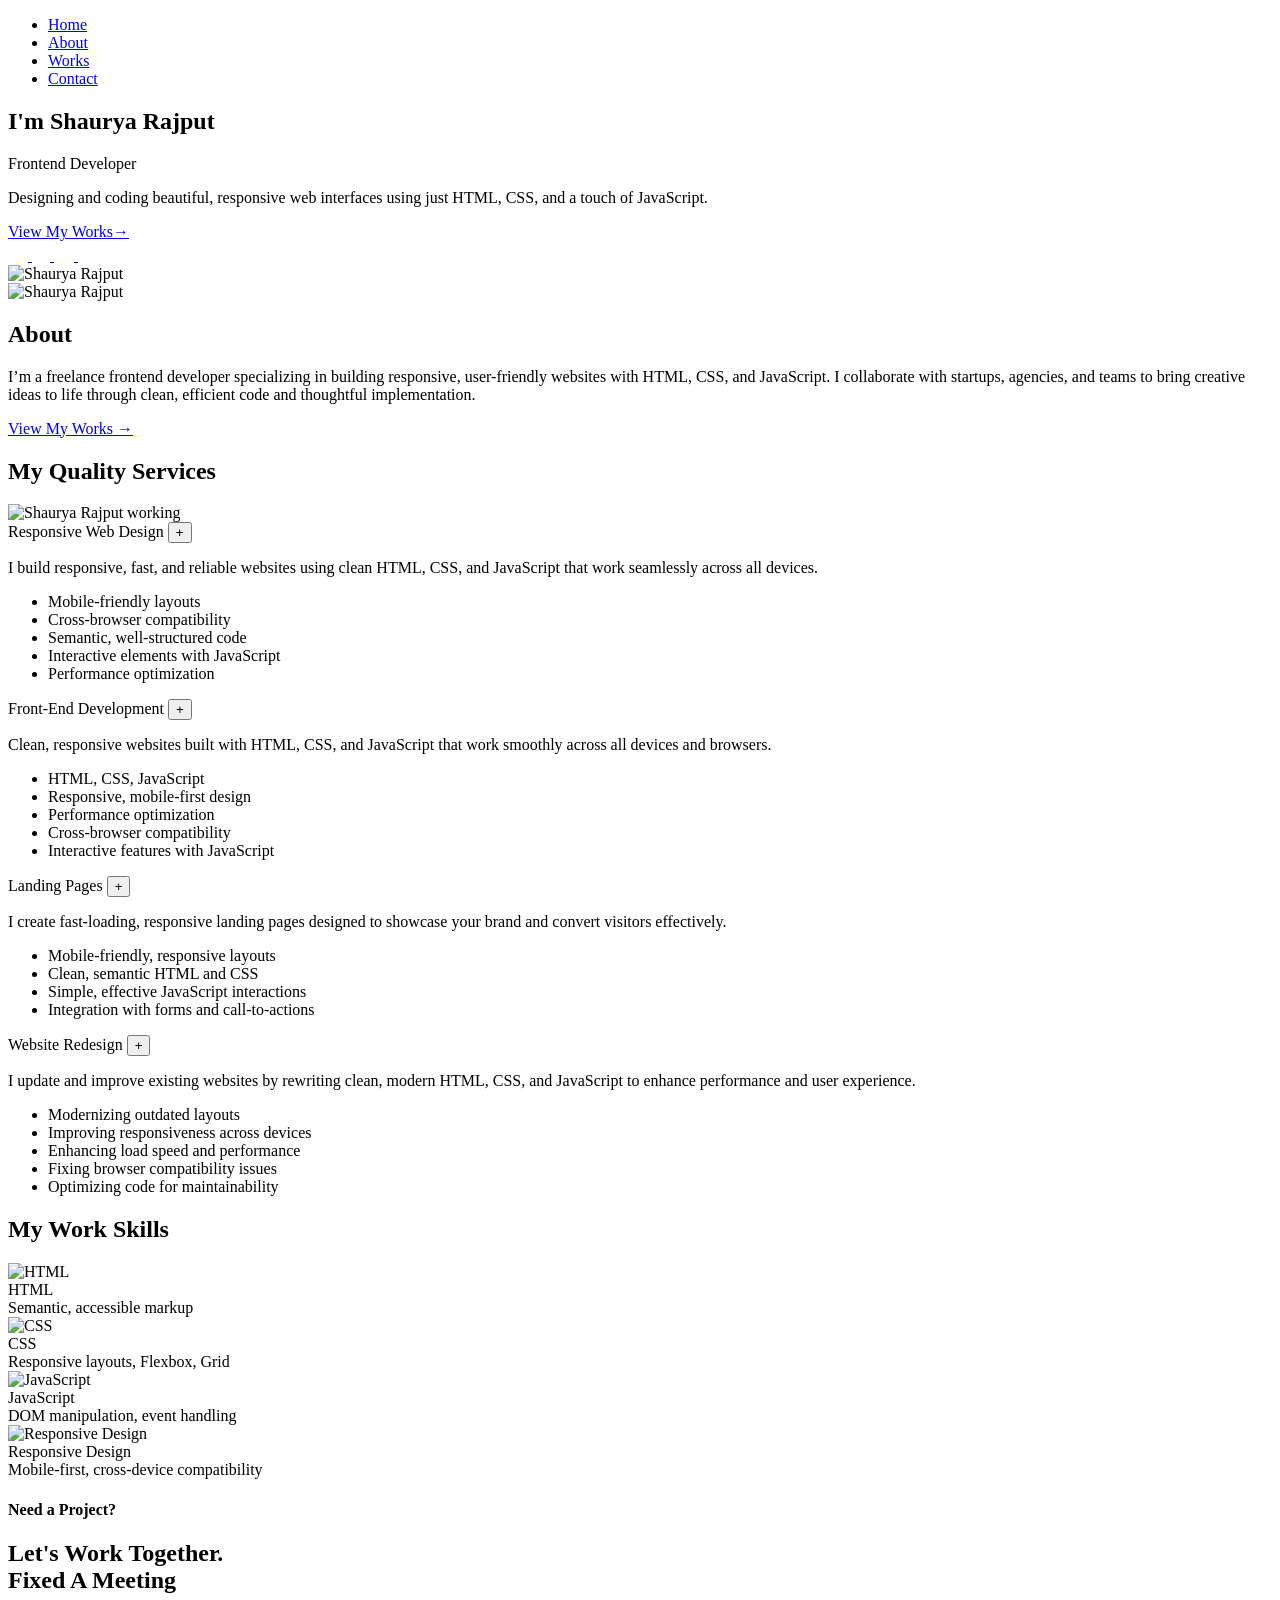
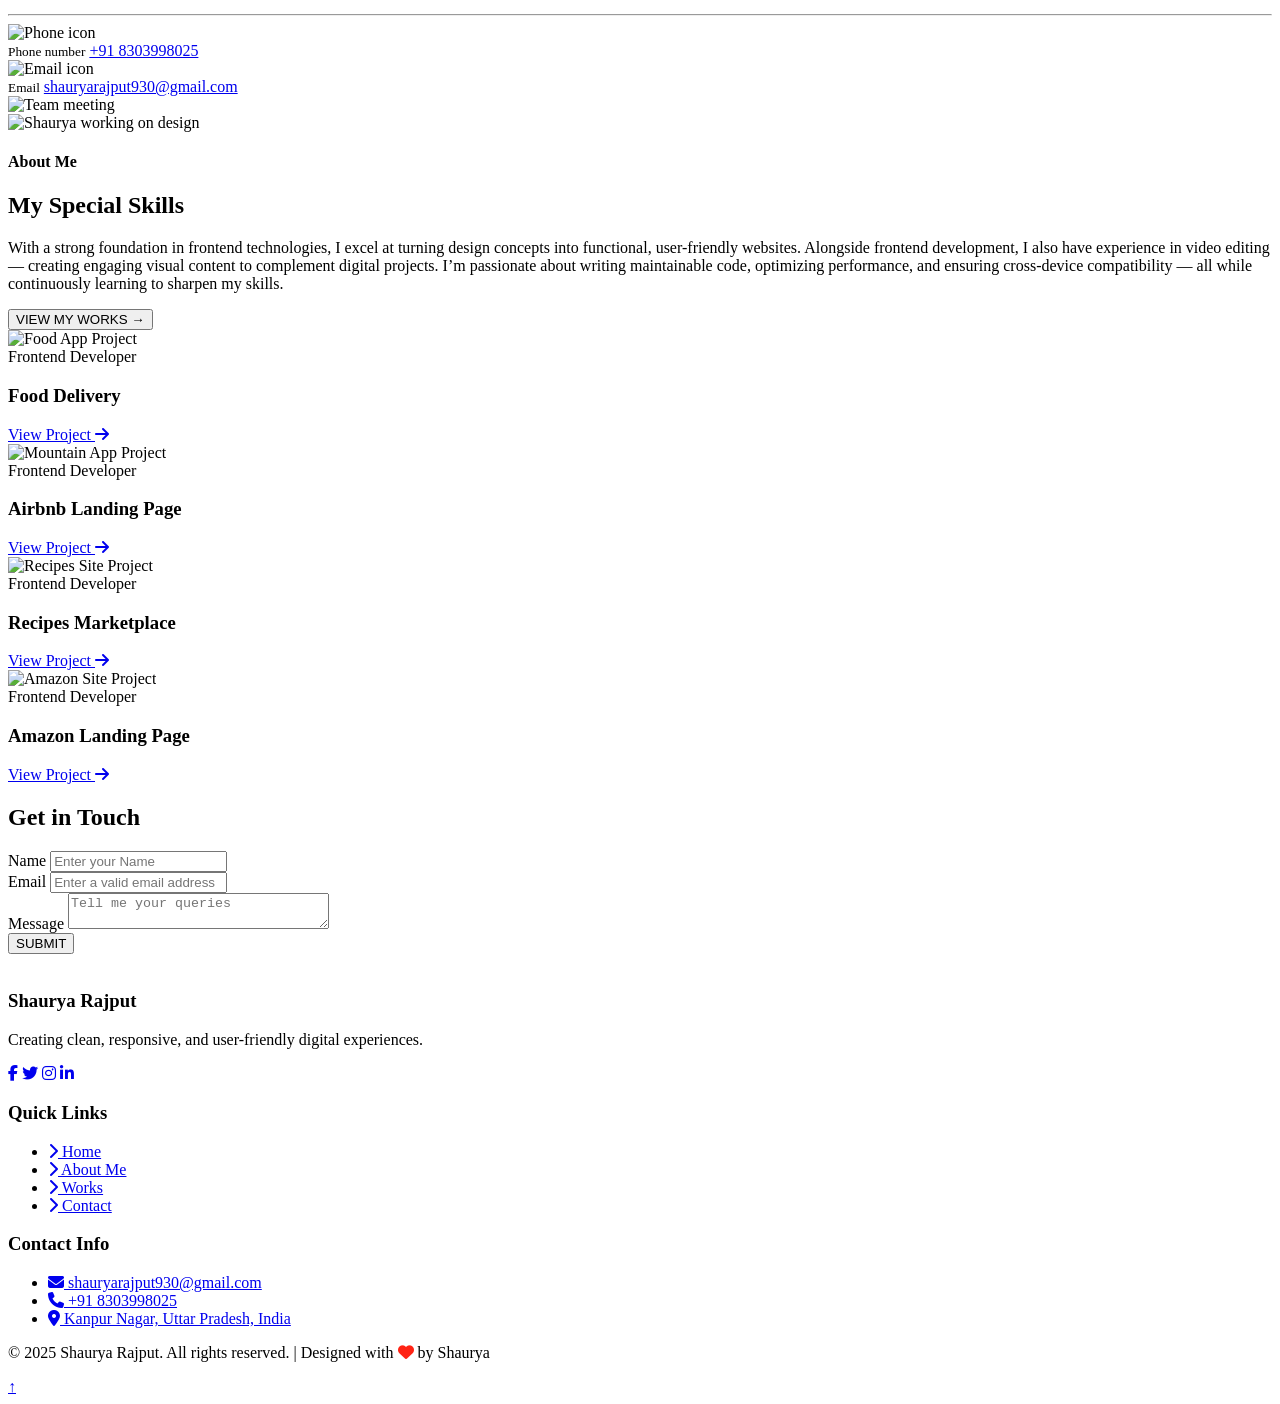
==== commit ef7273ca: "Update project" ====
(no text change in the page or its own stylesheets)
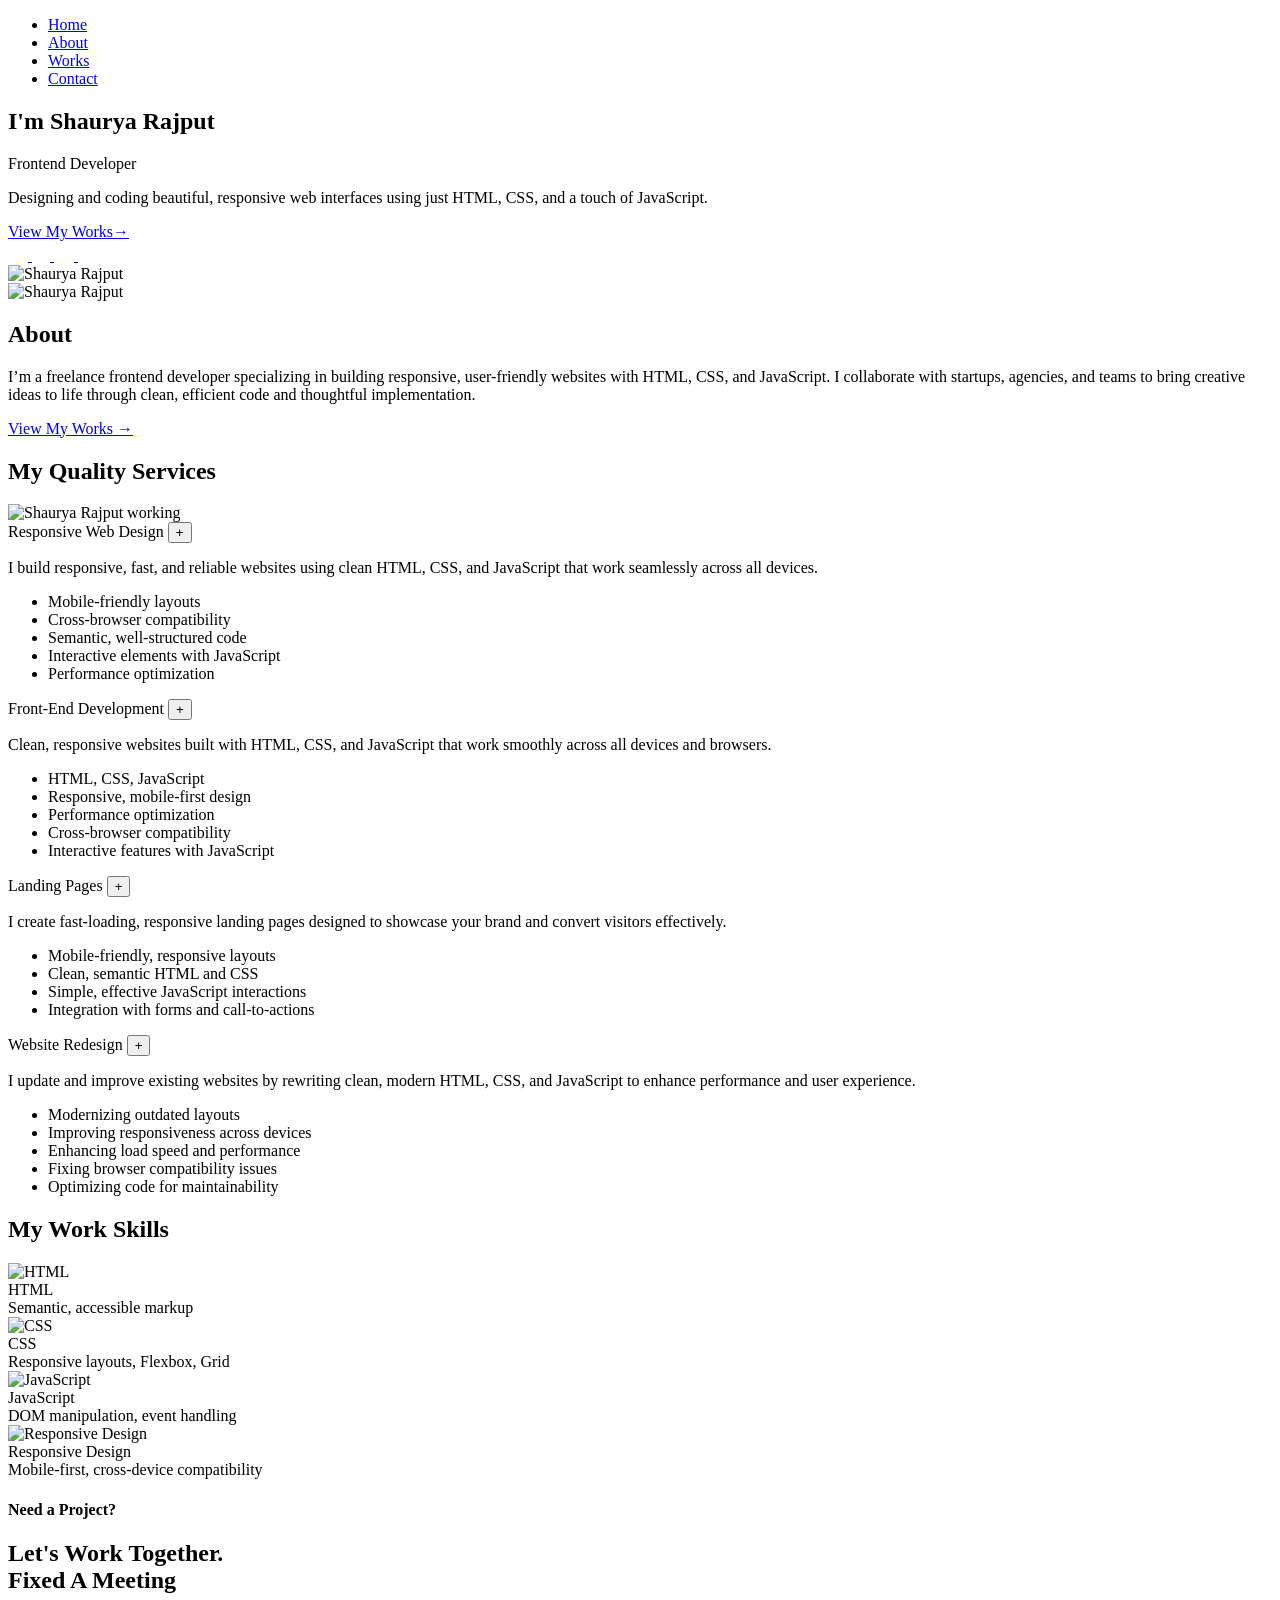
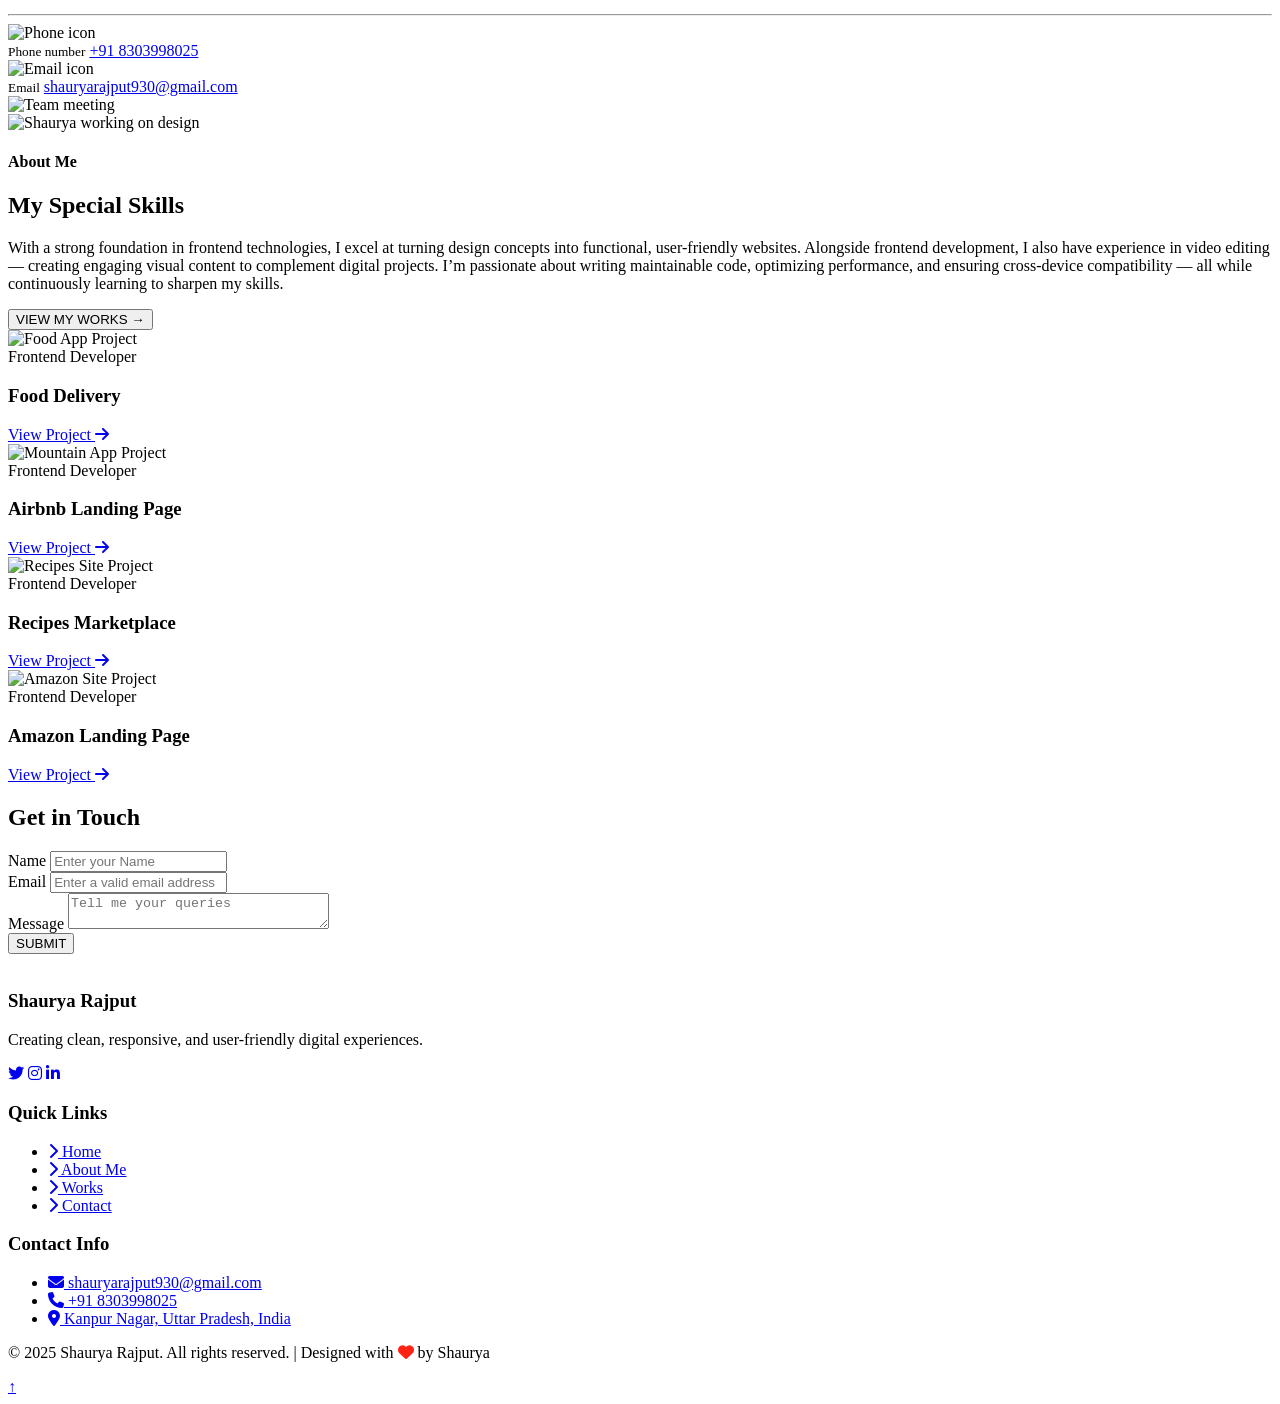
==== commit 603f15aa: "Update index.html" ====
--- a/Main Portfolio/index.html
+++ b/Main Portfolio/index.html
@@ -362,7 +362,6 @@
                     <h3>Shaurya Rajput</h3>
                     <p>Creating clean, responsive, and user-friendly digital experiences.</p>
                     <div class="social-links">
-                        <a href="https://www.instagram.com/shaurya_01x/" class="social-link" aria-label="Facebook"><i class="fab fa-facebook-f"></i></a>
                         <a href="https://x.com/shaurya_01x" class="social-link" aria-label="Twitter"><i class="fab fa-twitter"></i></a>
                         <a href="https://www.instagram.com/shaurya_01x/" class="social-link" aria-label="Instagram"><i class="fab fa-instagram"></i></a>
                         <a href="https://www.linkedin.com/in/shaurya-rajput-b60982357/" class="social-link" aria-label="LinkedIn"><i class="fab fa-linkedin-in"></i></a>
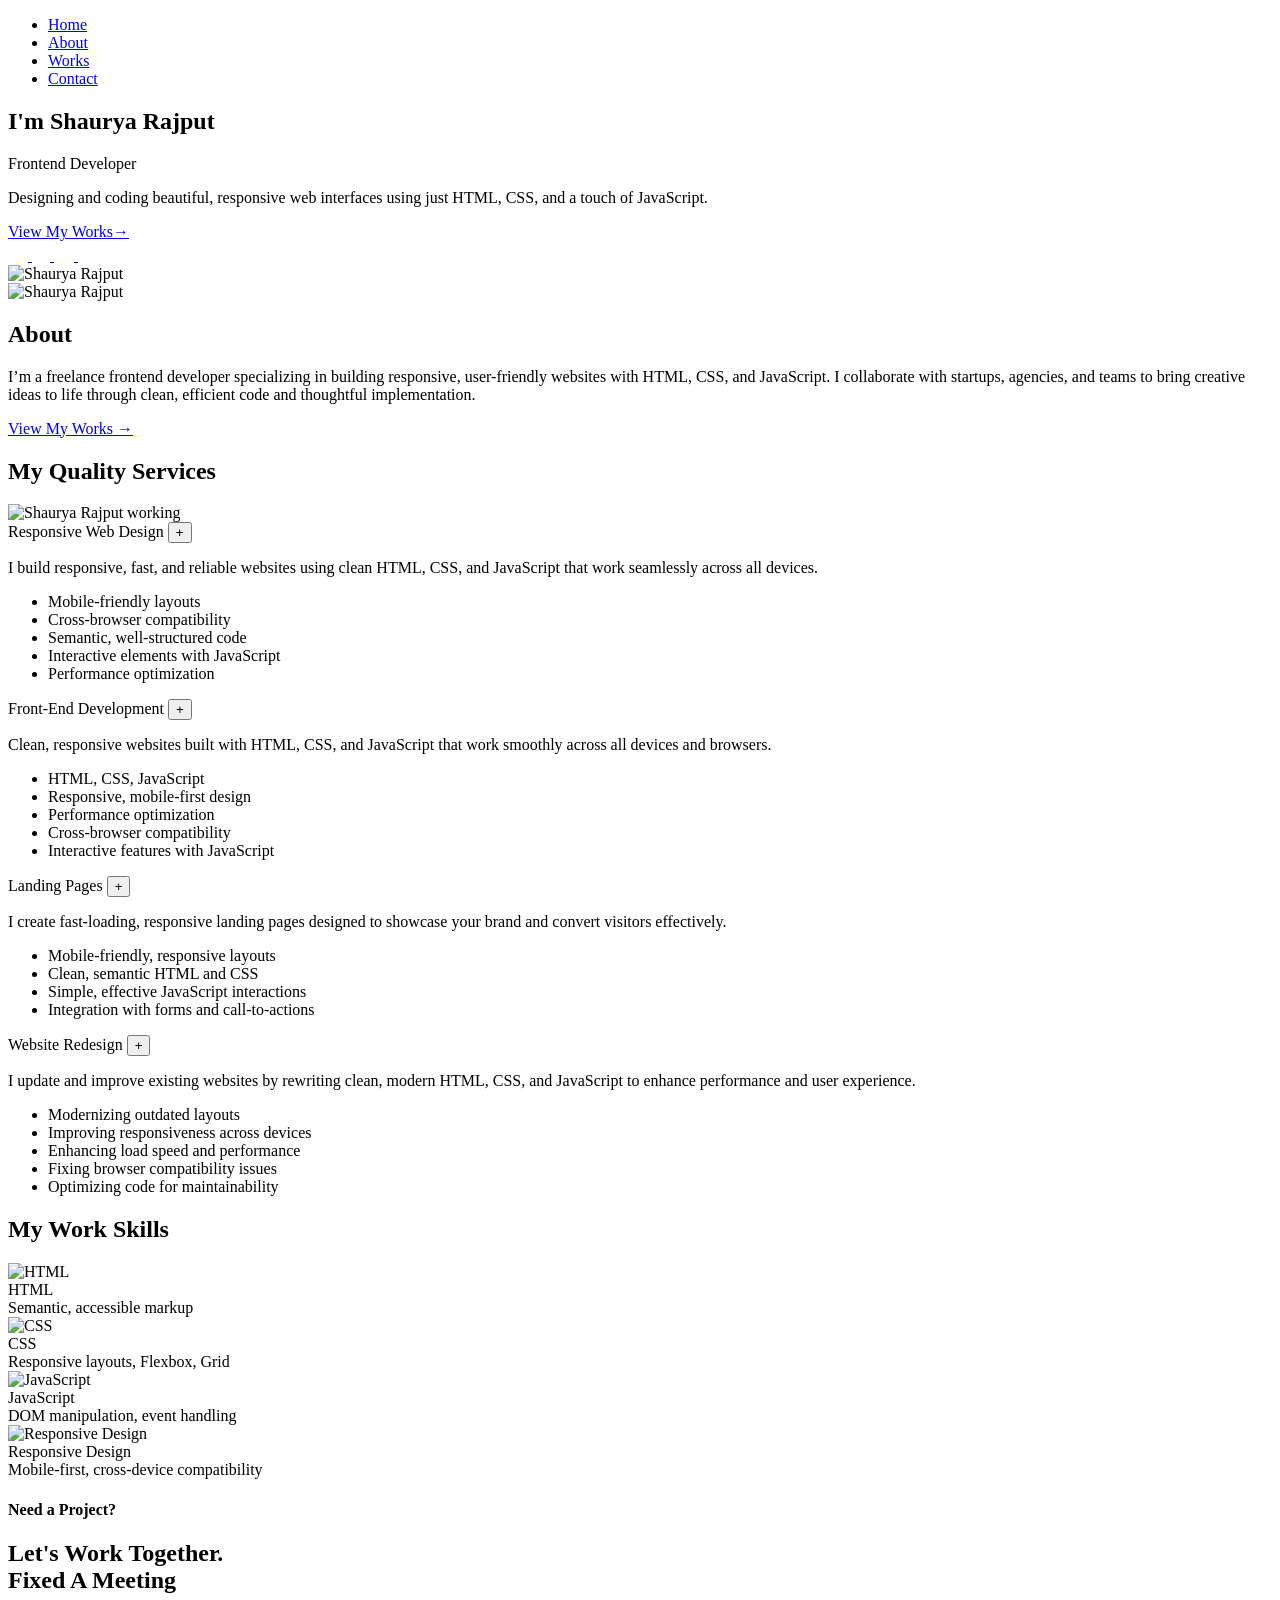
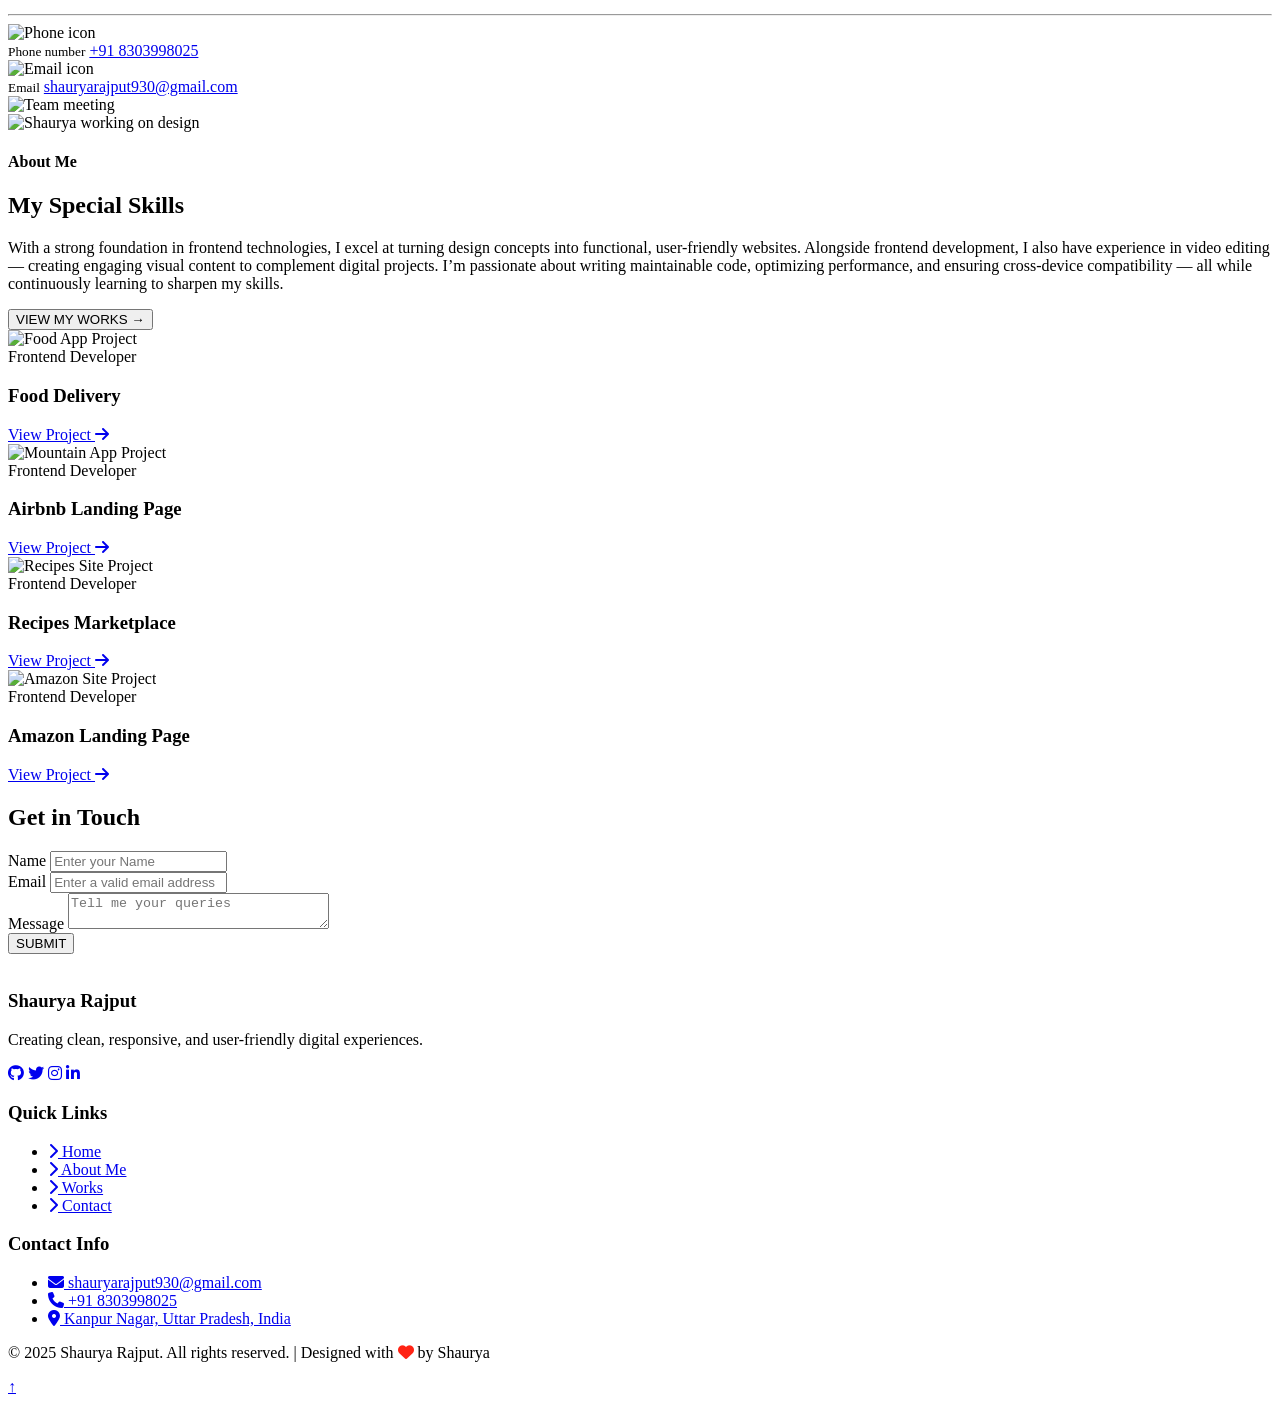
==== commit c438eab2: "Update Projects index.html" ====
--- a/Main Portfolio/index.html
+++ b/Main Portfolio/index.html
@@ -362,6 +362,7 @@
                     <h3>Shaurya Rajput</h3>
                     <p>Creating clean, responsive, and user-friendly digital experiences.</p>
                     <div class="social-links">
+                        <a href="https://github.com/shauryarajput930" class="social-link" aria-label="GitHub"><i class="fab fa-github"></i></a>
                         <a href="https://x.com/shaurya_01x" class="social-link" aria-label="Twitter"><i class="fab fa-twitter"></i></a>
                         <a href="https://www.instagram.com/shaurya_01x/" class="social-link" aria-label="Instagram"><i class="fab fa-instagram"></i></a>
                         <a href="https://www.linkedin.com/in/shaurya-rajput-b60982357/" class="social-link" aria-label="LinkedIn"><i class="fab fa-linkedin-in"></i></a>
